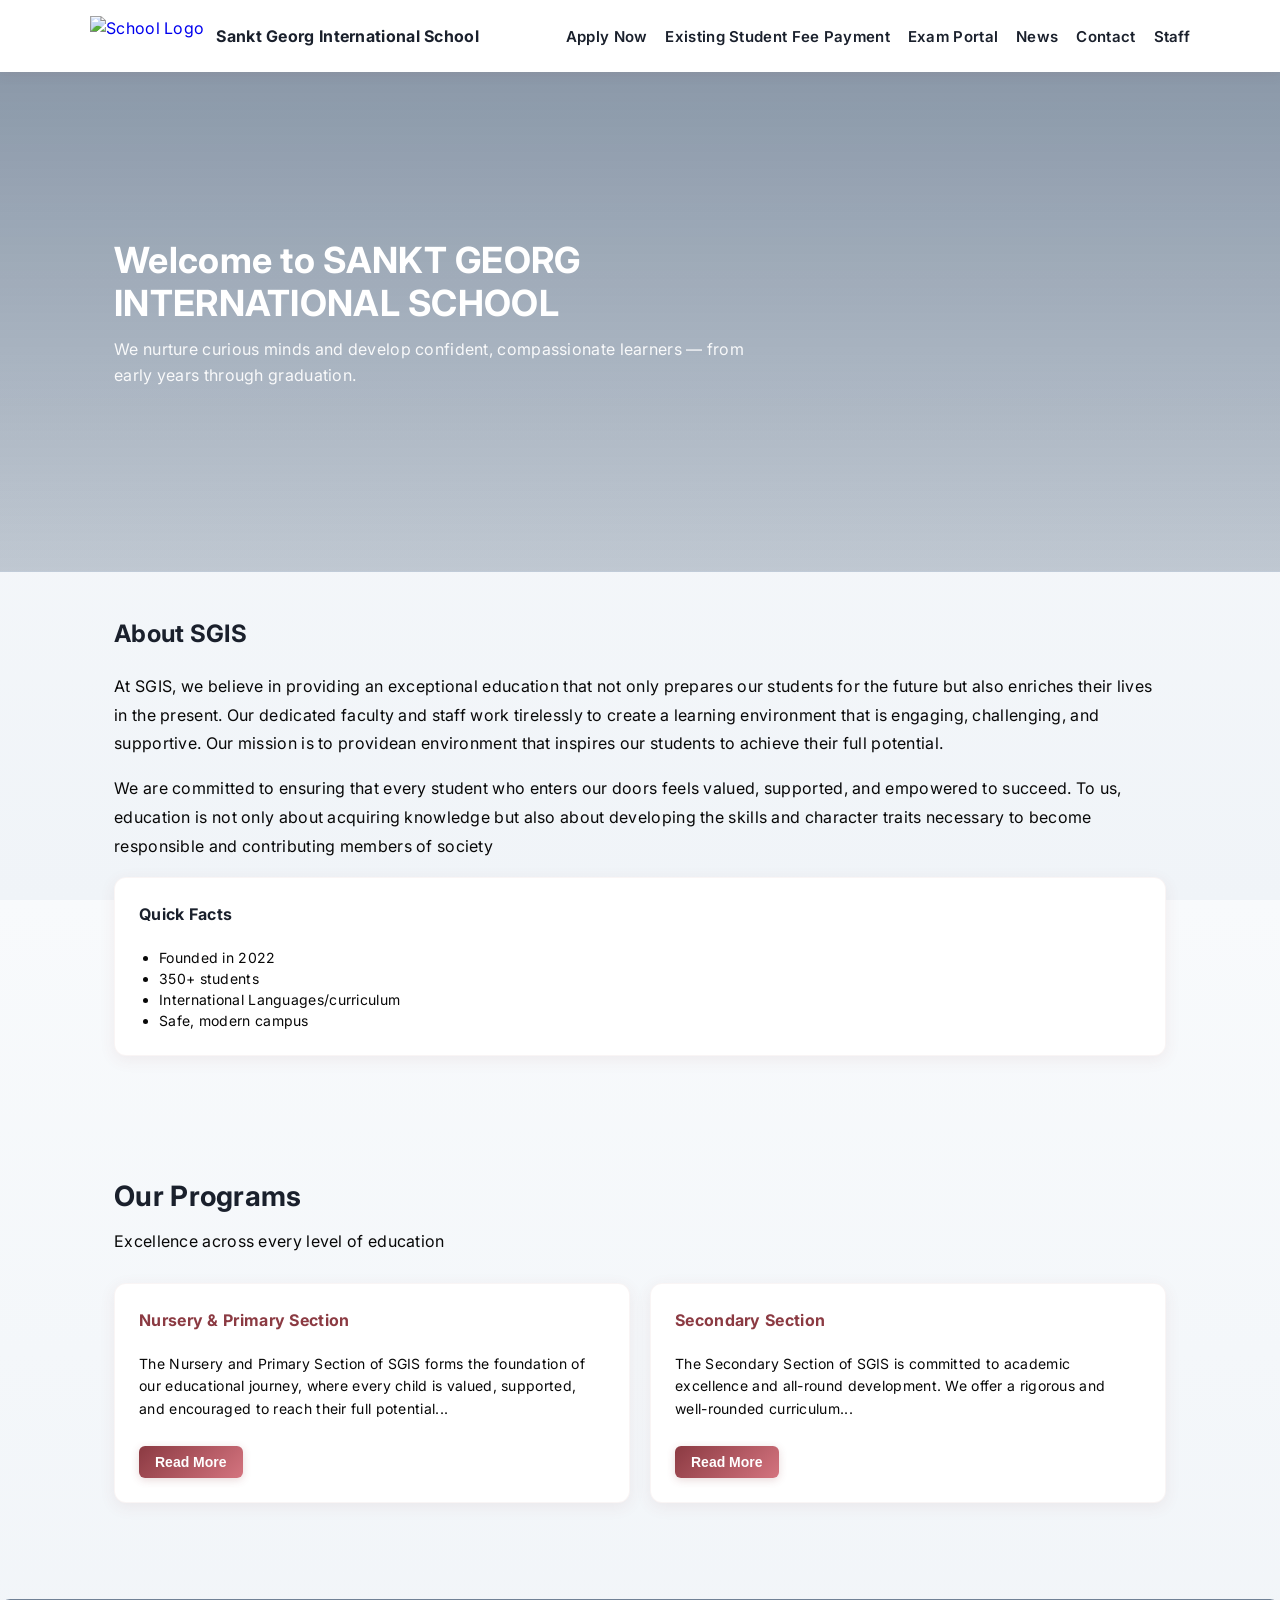
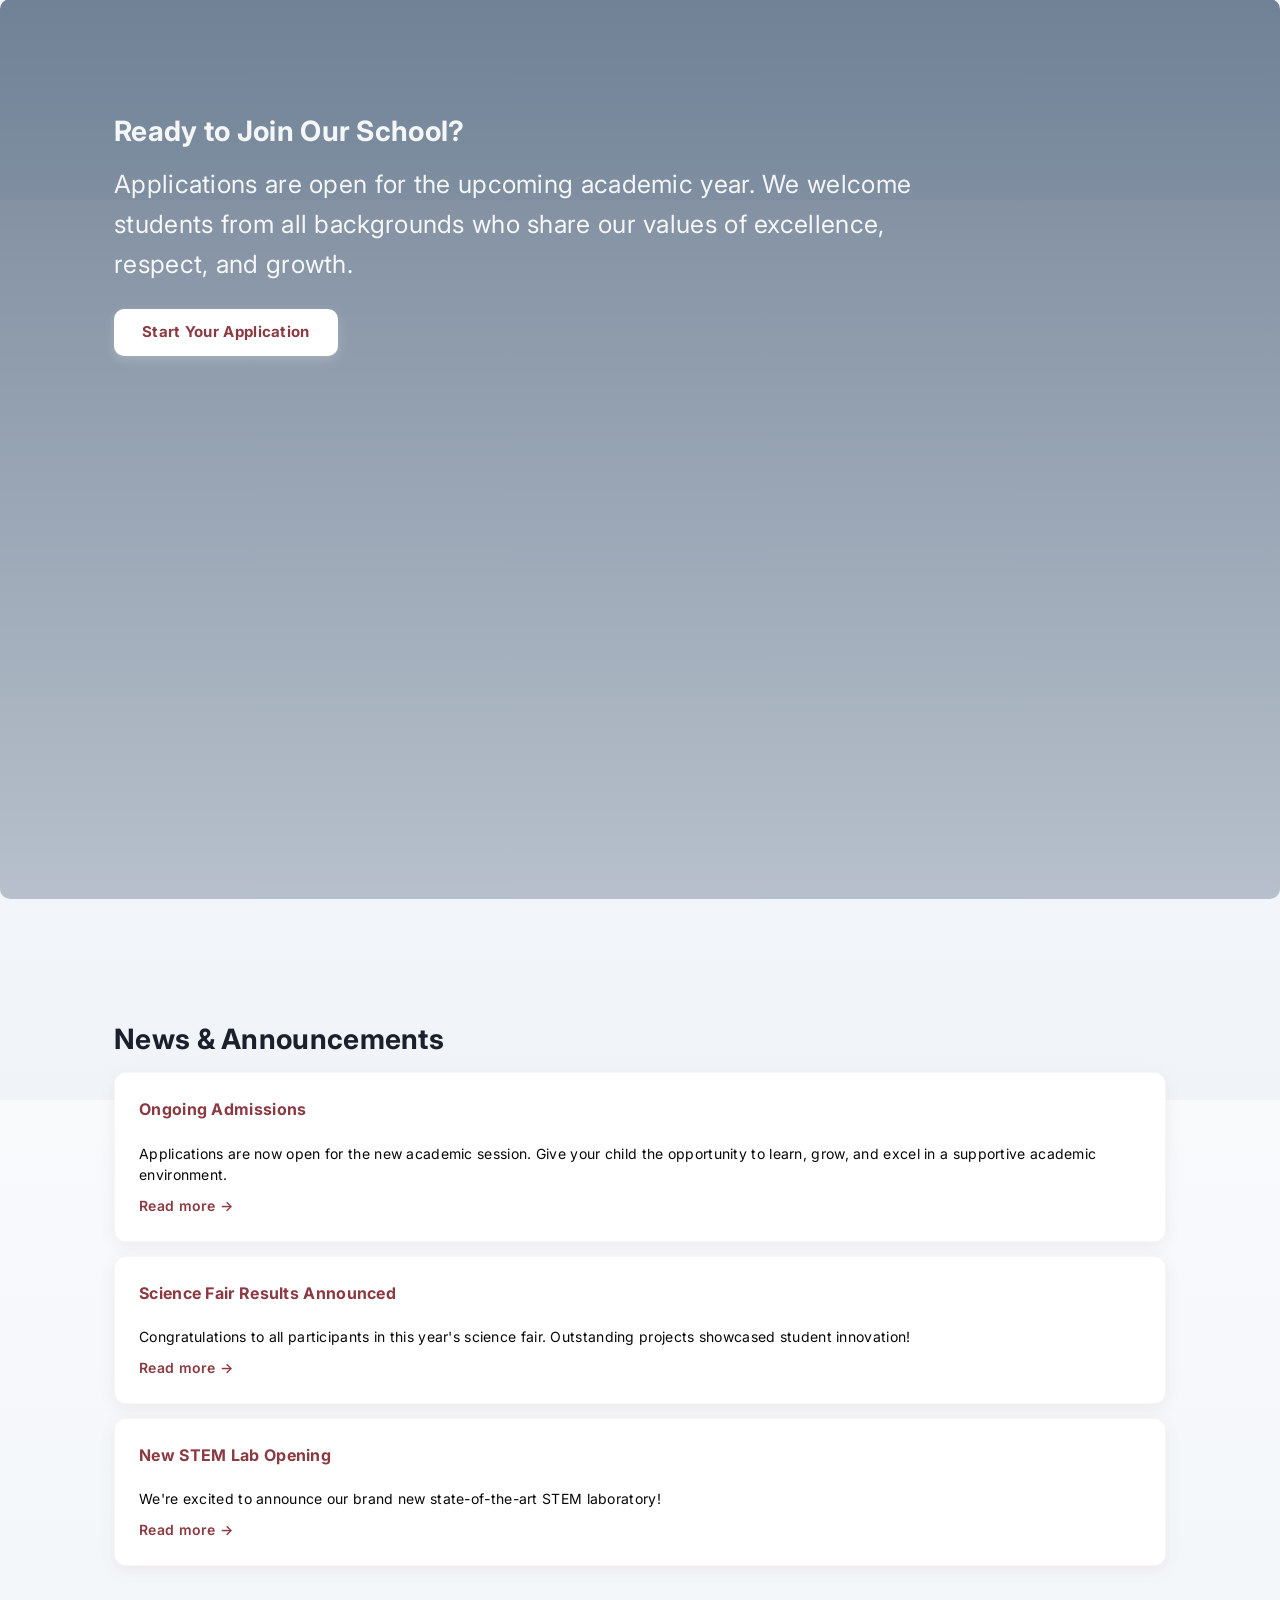
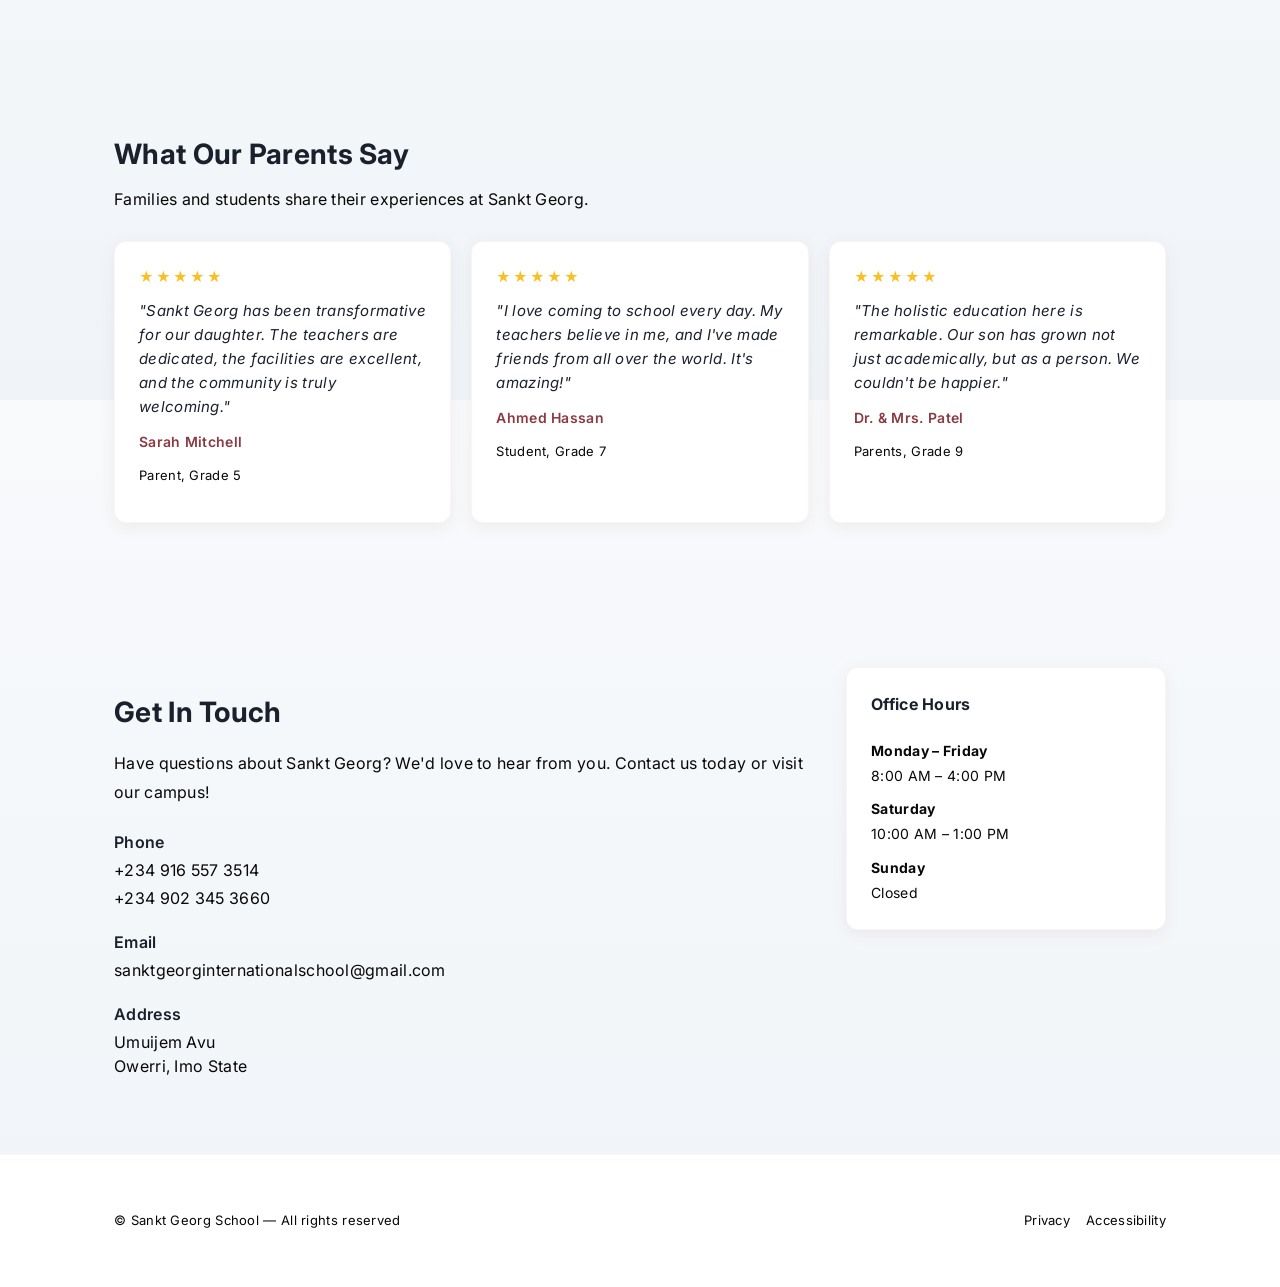
==== index.html @ e5537d3d "Add files via upload" ====
<!doctype html>
<html lang="en">
<head>
    <meta charset="utf-8">
    <meta name="viewport" content="width=device-width,initial-scale=1">
    <title>Sankt Georg School — Home</title>
    <meta name="description" content="Sankt Georg School — Excellence in education, community, and growth.">
    <link href="https://fonts.googleapis.com/css2?family=Inter:wght@300;400;600;700&display=swap" rel="stylesheet">
    <link rel="stylesheet" href="/styles.css">
</head>
<body>
    <header>
        <div class="container topbar">
            <div class="brand">
                <a href="index.html" style="display:flex;gap:12px;align-items:center;text-decoration:none">
                    <img class="logo" src="img/school-logo.jpeg" alt="School Logo">
                    <div>
                        <div style="font-weight:700;color:#1a202c">Sankt Georg International School</div>
                        <div style="font-size:12px;color:var(--muted)"></div>
                    </div>
                </a>
            </div>
            <button class="menu-toggle" id="menuToggle" aria-label="Toggle menu">
                <span></span>
                <span></span>
                <span></span>
            </button>
            <nav aria-label="Main">
                <ul id="navMenu">                    
                    <li><a href="admission.html">Apply Now</a></li>
                    <li><a href="payment.html?mode=student_fee">Existing Student Fee Payment</a></li>
                    <li><a href="login.html">Exam Portal</a></li>
                    <li><a href="#news">News</a></li>
                    <li><a href="#contact">Contact</a></li>
                    <li><a href="staff.html">Staff</a></li>
                </ul>
            </nav>
        </div>
    </header>

    <main>
        <section class="hero">
            <div class="container hero-grid">
                <div>
                    <h1>Welcome to SANKT GEORG INTERNATIONAL SCHOOL</h1>
                    <p class="lead">We nurture curious minds and develop confident, compassionate learners — from early years through graduation.</p>
                </div>
                <!--
                <aside class="card">
                </aside>
            -->
            </div>
        </section>

        <section id="about" class="section__about">
            <div class="container">
                <div style="display:grid;grid-template-columns:1fr;gap:28px;align-items:start">
                    <div>
                        <h2>About SGIS</h2>
                        <p style="color:var(--muted);line-height:1.8">At SGIS, we believe in providing an exceptional education that not only prepares our students 
                            for the future but also enriches their lives in the present. Our dedicated faculty and staff work tirelessly to create a learning environment 
                            that is engaging, challenging, and supportive. Our mission is to providean environment that inspires our students to achieve their full potential. 
                        </p>
                        <p style="color:var(--muted);line-height:1.8">We are committed to ensuring that every student who enters our doors feels valued, supported, 
                            and empowered to succeed. To us, education is not only about acquiring knowledge but also about developing the skills and character traits 
                            necessary to become responsible and contributing members of society
                        </P>
                    <div class="card">
                        <h4 style="margin-top:0">Quick Facts</h4>
                        <ul style="margin:0;padding-left:20px;color:var(--muted);font-size:14px">
                            <li>Founded in 2022</li>
                            <li>350+ students</li>
                            <li>International Languages/curriculum</li>
                            <li>Safe, modern campus</li>
                        </ul>
                    </div>
                </div>
            </div>
        </section>

        <section id="forms" class="section">
            <div class="container">
                <h2>Our Programs</h2>
                <p class="lead" style="margin-bottom:28px;color:var(--muted)">Excellence across every level of education</p>
                <div class="grid-3">
                    <div class="card">
                        <h4>Nursery & Primary Section</h4>
                        <p class="truncated-text" style="color:var(--muted);font-size:14px;line-height:1.6">The Nursery and Primary Section of SGIS forms the foundation of our educational journey, where every child is valued, supported, and encouraged to reach their full potential...</p>
                        <button class="read-more-btn" onclick="openModal('modal-1')">Read More</button>
                    </div>
                    <div class="card">
                        <h4>Secondary Section</h4>
                        <p class="truncated-text" style="color:var(--muted);font-size:14px;line-height:1.6">The Secondary Section of SGIS is committed to academic excellence and all-round development. We offer a rigorous and well-rounded curriculum...</p>
                        <button class="read-more-btn" onclick="openModal('modal-2')">Read More</button>
                    </div>
                </div>
            </div>
        </section>

        <!-- Modal for Nursery & Primary Section -->
        <div id="modal-1" class="modal">
            <div class="modal-content">
                <span class="close" onclick="closeModal('modal-1')">&times;</span>
                <h3>Nursery & Primary Section</h3>
                <p style="color:var(--muted);font-size:14px;line-height:1.6">The Nursery and Primary Section of SGIS forms the foundation of our educational journey, where every child is valued, supported, 
                    and encouraged to reach their full potential. We focus on personalized learning, helping pupils build confidence, discover their strengths, and grow academically, socially, and creatively.
                    Our classrooms are spacious, child-friendly, and equipped to provide a safe and engaging learning environment. Pupils also benefit from access to the library, computer rooms, and a variety 
                    of extracurricular activities such as sports, music, drama, art, and educational trips.
                    Learning at this level is hands-on and well-rounded, covering practical life skills, language development, mathematics, science, social studies, and creative activities. Through this balanced 
                    approach, we nurture curiosity, concentration, independence, and a strong sense of community among pupils, parents, and staff</p>
            </div>
        </div>

        <!-- Modal for Secondary Section -->
        <div id="modal-2" class="modal">
            <div class="modal-content">
                <span class="close" onclick="closeModal('modal-2')">&times;</span>
                <h3>Secondary Section</h3>
                <p style="color:var(--muted);font-size:14px;line-height:1.6">The Secondary Section of SGIS is committed to academic excellence and all-round development. We offer a rigorous and well-rounded 
                    curriculum that challenges students to achieve their full potential while equipping them with the knowledge, discipline, and skills needed for future success.
                    Our highly qualified teachers provide personalized guidance and support, helping students excel academically and grow in confidence. Beyond the classroom, students benefit from a variety 
                    of extracurricular activities, including sports, clubs, and community service, which help to build leadership, teamwork, and social responsibility.
                    SGIS provides a modern and stimulating learning environment with well-equipped classrooms, science laboratories, computer rooms, a library, and sports facilities. We also promote a strong 
                    culture of respect, inclusivity, and kindness, creating a safe and supportive community where every student can thrive.
                    Our curriculum is broad-based and balanced, covering the CORE academic curriculum, CO-CURRICULAR activities, and the HIDDEN curriculum that shapes attitudes, values, and character. This 
                    approach ensures that students receive not only quality education but also the personal development needed to become responsible and successful individuals.</p>
            </div>
        </div>

        <section id="admissions" class="section admissions">
            <div class="container">
                <div style="max-width:820px">
                    <h2 style="color:rgba(255,255,255,0.92);">Ready to Join Our School?</h2>
                    <p class="lead" style="color:rgba(255,255,255,0.92);font-size: 25px">Applications are open for the upcoming academic year. We welcome students from all backgrounds who share our values of excellence, respect, and growth.</p>
                    <div class="cta" style="margin-top:24px;display:flex;gap:12px;flex-wrap:wrap">
                        <a href="admission.html" class="btn">Start Your Application</a>
                    </div>
                </div>
            </div>
        </section>

        <section id="news" class="section" style="background:transparent">
            <div class="container">
                <h2>News & Announcements</h2>
                <div class="news-list" style="margin-top:12px">
                    <div class="card">
                        <h4 style="margin-top:0;color:var(--brand)">Ongoing Admissions</h4>
                        <p style="color:var(--muted);font-size:14px;margin:8px 0">Applications are now open for the new academic session. Give your child the opportunity to learn, grow, and excel in a supportive academic environment.</p>
                        <a href="#" style="color:var(--brand);font-weight:600;text-decoration:none;font-size:14px">Read more →</a>
                    </div>
                    <div class="card">
                        <h4 style="margin-top:0;color:var(--brand)">Science Fair Results Announced</h4>
                        <p style="color:var(--muted);font-size:14px;margin:8px 0">Congratulations to all participants in this year's science fair. Outstanding projects showcased student innovation!</p>
                        <a href="#" style="color:var(--brand);font-weight:600;text-decoration:none;font-size:14px">Read more →</a>
                    </div>
                    <div class="card">
                        <h4 style="margin-top:0;color:var(--brand)">New STEM Lab Opening</h4>
                        <p style="color:var(--muted);font-size:14px;margin:8px 0">We're excited to announce our brand new state-of-the-art STEM laboratory!</p>
                        <a href="#" style="color:var(--brand);font-weight:600;text-decoration:none;font-size:14px">Read more →</a>
                    </div>
                </div>
            </div>
        </section>

        <section id="testimonials" class="section">
            <div class="container">
                <h2>What Our Parents Say</h2>
                <p class="lead" style="margin-bottom:28px;color:var(--muted)">Families and students share their experiences at Sankt Georg.</p>
                <div class="testimonials-grid">
                    <div class="testimonial-card">
                        <div class="stars">★★★★★</div>
                        <p class="testimonial-text">"Sankt Georg has been transformative for our daughter. The teachers are dedicated, the facilities are excellent, and the community is truly welcoming."</p>
                        <p class="testimonial-author">Sarah Mitchell</p>
                        <p class="testimonial-role">Parent, Grade 5</p>
                    </div>
                    <div class="testimonial-card">
                        <div class="stars">★★★★★</div>
                        <p class="testimonial-text">"I love coming to school every day. My teachers believe in me, and I've made friends from all over the world. It's amazing!"</p>
                        <p class="testimonial-author">Ahmed Hassan</p>
                        <p class="testimonial-role">Student, Grade 7</p>
                    </div>
                    <div class="testimonial-card">
                        <div class="stars">★★★★★</div>
                        <p class="testimonial-text">"The holistic education here is remarkable. Our son has grown not just academically, but as a person. We couldn't be happier."</p>
                        <p class="testimonial-author">Dr. & Mrs. Patel</p>
                        <p class="testimonial-role">Parents, Grade 9</p>
                    </div>
                </div>
            </div>
        </section>

        <section id="contact" class="section">
            <div class="container">
                <div style="display:grid;grid-template-columns:1fr 320px;gap:28px;align-items:start">
                    <div>
                        <h2>Get In Touch</h2>
                        <p style="color:var(--muted);line-height:1.8">Have questions about Sankt Georg? We'd love to hear from you. Contact us today or visit our campus!</p>
                        <div style="margin-top:24px;display:flex;flex-direction:column;gap:16px">
                            <div>
                                <p style="margin:0;font-weight:600;color:#1a202c">Phone</p>
                                <p style="margin:4px 0;color:var(--muted)">+234 916 557 3514</p>
                                <p style="margin:4px 0;color:var(--muted)">+234 902 345 3660</p>
                            </div>
                            <div>
                                <p style="margin:0;font-weight:600;color:#1a202c">Email</p>
                                <p style="margin:4px 0;color:var(--muted)">sanktgeorginternationalschool@gmail.com</p>
                            </div>
                            <div>
                                <p style="margin:0;font-weight:600;color:#1a202c">Address</p>
                                <p style="margin:4px 0;color:var(--muted)">Umuijem Avu<br>Owerri, Imo State</p>
                            </div>
                        </div>
                    </div>
                    <div class="card">
                        <h4 style="margin-top:0">Office Hours</h4>
                        <div style="color:var(--muted);font-size:14px;line-height:1.8">
                            <p style="margin:0"><strong>Monday – Friday</strong><br>8:00 AM – 4:00 PM</p>
                            <p style="margin:8px 0 0"><strong>Saturday</strong><br>10:00 AM – 1:00 PM</p>
                            <p style="margin:8px 0 0"><strong>Sunday</strong><br>Closed</p>
                        </div>
                    </div>
                </div>
            </div>
        </section>
    </main>

    <footer>
        <div class="container" style="display:flex;justify-content:space-between;align-items:center;gap:12px;flex-wrap:wrap">
            <div style="color:var(--muted)">© Sankt Georg School — All rights reserved</div>
            <div class="meta">
                <a href="#" style="color:var(--muted);text-decoration:none">Privacy</a>
                <a href="#" style="color:var(--muted);text-decoration:none">Accessibility</a>
            </div>
        </div>
    </footer>

    <script>
        const menuToggle = document.getElementById('menuToggle');
        const navMenu = document.getElementById('navMenu');

        menuToggle.addEventListener('click', () => {
            menuToggle.classList.toggle('active');
            navMenu.classList.toggle('active');
        });

        // Close menu when a link is clicked
        const navLinks = navMenu.querySelectorAll('a');
        navLinks.forEach(link => {
            link.addEventListener('click', () => {
                menuToggle.classList.remove('active');
                navMenu.classList.remove('active');
            });
        });

        // Close menu when clicking outside
        document.addEventListener('click', (e) => {
            if (!e.target.closest('header')) {
                menuToggle.classList.remove('active');
                navMenu.classList.remove('active');
            }
        });

        // Modal Functions for Read More
        function openModal(modalId) {
            const modal = document.getElementById(modalId);
            modal.style.display = 'block';
            document.body.style.overflow = 'hidden';
        }

        function closeModal(modalId) {
            const modal = document.getElementById(modalId);
            modal.style.display = 'none';
            document.body.style.overflow = 'auto';
        }

        // Close modal when clicking outside of modal-content
        window.addEventListener('click', function(event) {
            if (event.target.classList.contains('modal')) {
                event.target.style.display = 'none';
                document.body.style.overflow = 'auto';
            }
        });
    </script>

</body>
</html>
---- styles.css ----
:root{
            --brand:#8b3a42;
            --brand-light:#d4747f;
            --brand-dark:#5a1e28;
            --muted:#080808;
            --bg:#f8fafc
        }

        *{
            box-sizing:border-box
        } 
        html,body{
            height:100%
        }
        body{
            margin:0;
            font-family:Inter,system-ui,Segoe UI,Roboto,"Helvetica Neue",Arial;
            line-height:1.5;color:#1a202c;
            background:linear-gradient(180deg,var(--bg),#f0f4f8);
            letter-spacing:0.3px
        }
        .container{
            max-width:1100px;
            margin:0 auto;
            padding:24px;
            width:100%
        }
        header{
            background:#fff;
            border-bottom:none;
            box-shadow:0 2px 12px rgba(139,58,66,0.08);
            position:sticky;
            top:0;
            z-index:999
        }
        .topbar{
            display:flex;
            align-items:center;
            justify-content:space-between;
            padding:16px 0;
            flex-wrap:wrap
        }
        .brand{
            display:flex;
            gap:12px;
            align-items:center;
            flex-wrap:wrap
        }
        .logo{
            height:40px;
            width:auto;
            object-fit:contain;
            flex-shrink:0
        }
        nav ul{display:flex;
            gap:18px;
            list-style:none;
            padding:0;
            margin:0;
            flex-wrap:wrap
        }
        nav a{
            color:#1a202c;
            text-decoration:none;
            font-weight:600;transition:color 0.3s ease;
            position:relative;
            font-size:15px
        }
        nav a:hover{color:var(--brand)}
        nav a:after{
            content:'';
            position:absolute;
            bottom:-6px;
            left:0;
            width:0;
            height:2px;
            background:var(--brand);transition:width 0.3s ease
        }
        nav a:hover:after{width:100%}
        .menu-toggle{display:none;
            background:none;
            border:none;
            font-size:24px;
            cursor:pointer;
            color:var(--brand);
            flex-direction:column;
            gap:5px;
            padding:8px
        }
        .menu-toggle span{
            display:block;
            width:24px;
            height:3px;
            background:var(--brand);
            border-radius:2px;
            transition:all 0.3s ease
        }
        .menu-toggle.active span:nth-child(1){
            transform:rotate(45deg) translate(8px,8px);
            background:var(--brand)
        }
        .menu-toggle.active span:nth-child(2){
            opacity:0;
            background:var(--brand);
        }
        .menu-toggle.active span:nth-child(3){
            transform:rotate(-45deg) translate(7px,-7px);
            background:var(--brand);
        }
        .hero{background:
            linear-gradient(rgba(6,34,68,0.45), rgba(6,34,68,0.22)),
            url("img/air-view.jpeg") center/cover no-repeat;
            padding:64px 0;
            border-bottom:1px solid rgba(230,238,248,0.6);
            color:#fff;
            min-height:500px;
            display:flex;
            align-items:center;
        }
        .hero-grid{
            display:grid;
            grid-template-columns:1fr 360px;
            gap:28px;align-items:center;
        }
        .hero h1{
            margin:0;
            font-size:clamp(24px, 5vw, 36px);
            color:#fff;
            font-weight:700;
            line-height:1.2;
        }
        .lead{
            color:rgba(255,255,255,0.92);
            margin-top:12px;
            font-size:clamp(14px, 3vw, 16px);
            line-height:1.6;
        }
        .cta{
            margin-top:20px
        }
        .btn{display:inline-block;
            padding:clamp(10px, 2vw, 12px) clamp(20px, 4vw, 28px);
            border-radius:10px;
            background:linear-gradient(135deg,var(--brand),var(--brand-light));
            color:#fff;text-decoration:none;
            font-weight:600;
            transition:all 0.3s ease;
            box-shadow:0 4px 12px rgba(139,58,66,0.3);
            cursor:pointer;
            border:none;
            font-size:clamp(13px, 2.5vw, 15px);
        }
        .btn:hover{
            transform:translateY(-2px);
            box-shadow:0 6px 18px rgba(139,58,66,0.4);
        }
        .btn:active{
            transform:translateY(0);
        }
        .card{
            background:#fff;
            border-radius:12px;
            padding:clamp(18px, 4vw, 24px);
            box-shadow:0 4px 16px rgba(139,58,66,0.08);
            transition:all 0.3s ease;
            border:1px solid rgba(139,58,66,0.05);
        }
        .card:hover{
            box-shadow:0 8px 24px rgba(139,58,66,0.12);
            transform:translateY(-2px);
        }
        .section{
            padding:clamp(32px, 6vw, 48px) 0;
        }
        
        /* Make the about section use a single-column grid when the class is present */
        .section__about .container > div{
            display:grid;
            grid-template-columns:1fr;
            gap:28px;
            align-items:start;
        }
        .section h2{
            font-size:clamp(22px, 5vw, 28px);
            font-weight:700;
            color:#1a202c;
            margin-bottom:12px;
        }
        .grid-3{
            display:grid;
            grid-template-columns:repeat(auto-fit, minmax(280px, 1fr));
            gap:clamp(16px, 3vw, 20px);
        }
        .grid-3 .card h4{margin-top:0;
            color:var(--brand);
            font-size:clamp(14px, 2.5vw, 16px);
        }
        .news-list{display:flex;
            flex-direction:column;
            gap:clamp(12px, 2vw, 14px);
        }

        /* Admissions section with background image and gradient overlay */
        .admissions{
            background:
                linear-gradient(rgba(6,34,68,0.55), rgba(6,34,68,0.25)),
                url('img/1001652768copy.jpg.jpeg') center/cover no-repeat;
            color:#fff;
            padding:clamp(48px, 8vw, 64px) 0;
            border-radius:10px;
            margin:clamp(16px, 3vw, 24px) 0;
            min-height: 100vh;
        }
        .admissions .card{background:transparent;box-shadow:none}
        .admissions .btn{background:#fff;color:var(--brand);font-weight:700;box-shadow:0 4px 12px rgba(255,255,255,0.2)}
        .admissions .btn:hover{background:rgba(255,255,255,0.95)}
        footer{padding:32px 0;color:var(--muted);font-size:13px;background:#fff;border-top:1px solid rgba(139,58,66,0.05)}
        .meta{display:flex;gap:16px;align-items:center}
        footer a{color:var(--muted);text-decoration:none;transition:color 0.3s ease}
        footer a:hover{color:var(--brand)}
        .testimonials{background:linear-gradient(135deg,rgba(139,58,66,0.05),rgba(212,116,127,0.05));padding:48px 0;border-radius:16px}
        .testimonials-grid{display:grid;grid-template-columns:repeat(3,1fr);gap:20px}
        .testimonial-card{background:#fff;border-radius:12px;padding:24px;box-shadow:0 4px 16px rgba(139,58,66,0.08);border:1px solid rgba(139,58,66,0.05);transition:all 0.3s ease}
        .testimonial-card:hover{transform:translateY(-4px);box-shadow:0 8px 24px rgba(139,58,66,0.12)}
        .stars{color:#fbbf24;font-size:14px;margin-bottom:12px;letter-spacing:2px}
        .testimonial-text{color:#1a202c;font-size:15px;line-height:1.6;margin:12px 0;font-style:italic}
        .testimonial-author{font-weight:600;color:var(--brand);font-size:14px;margin-top:12px}
        .testimonial-role{color:var(--muted);font-size:13px;margin-top:2px}
        
        /* Read More Button Styling */
        .read-more-btn {
            display: inline-block;
            margin-top: 12px;
            padding: 8px 16px;
            background: linear-gradient(135deg, var(--brand), var(--brand-light));
            color: #fff;
            border: none;
            border-radius: 6px;
            cursor: pointer;
            font-weight: 600;
            font-size: 14px;
            transition: all 0.3s ease;
            box-shadow: 0 2px 8px rgba(139, 58, 66, 0.2);
        }
        
        .read-more-btn:hover {
            transform: translateY(-2px);
            box-shadow: 0 4px 12px rgba(139, 58, 66, 0.3);
        }
        
        .read-more-btn:active {
            transform: translateY(0);
        }
        
        /* Modal Styling */
        .modal {
            display: none;
            position: fixed;
            z-index: 1000;
            left: 0;
            top: 0;
            width: 100%;
            height: 100%;
            background-color: rgba(0, 0, 0, 0.5);
            animation: fadeIn 0.3s ease;
        }
        
        @keyframes fadeIn {
            from {
                opacity: 0;
            }
            to {
                opacity: 1;
            }
        }
        
        .modal-content {
            background-color: #fefefe;
            margin: auto;
            padding: 32px;
            border-radius: 12px;
            width: 90%;
            max-width: 700px;
            max-height: 80vh;
            overflow-y: auto;
            position: absolute;
            top: 50%;
            left: 50%;
            transform: translate(-50%, -50%);
            box-shadow: 0 8px 32px rgba(139, 58, 66, 0.2);
            animation: slideUp 0.3s ease;
        }
        
        @keyframes slideUp {
            from {
                transform: translate(-50%, -45%);
                opacity: 0;
            }
            to {
                transform: translate(-50%, -50%);
                opacity: 1;
            }
        }
        
        .modal-content h3 {
            margin-top: 0;
            color: var(--brand);
            font-size: 24px;
        }
        
        .close {
            color: var(--muted);
            float: right;
            font-size: 28px;
            font-weight: bold;
            cursor: pointer;
            transition: color 0.3s ease;
        }
        
        .close:hover {
            color: var(--brand);
        }

        @media (max-width:900px){
            .menu-toggle{display:flex}
            nav ul{display:none;position:absolute;top:70px;left:0;right:0;flex-direction:column;background:#fff;padding:16px 24px;margin:0;box-shadow:0 4px 12px rgba(139,58,66,0.1);gap:0;width:100%}
            nav ul.active{display:flex}
            nav li{padding:12px 0;border-bottom:1px solid rgba(139,58,66,0.05)}
            nav li:last-child{border-bottom:none}
            nav a{padding:8px 0;display:block;color:var(--brand);font-weight:600}
            nav a:after{display:none}
            .hero-grid{grid-template-columns:1fr;}
            .grid-3{grid-template-columns:1fr}
            .testimonials-grid{grid-template-columns:1fr}
            #about .container > div{margin-left:auto;margin-right:auto;display:block}

             .admissions {
                min-height: clamp(400px, 70vh, 600px);
                background-size: cover; /* keep it clean */
                background-position: center top;
                padding: 40px 0; /* slightly tighter spacing */
            }
        }
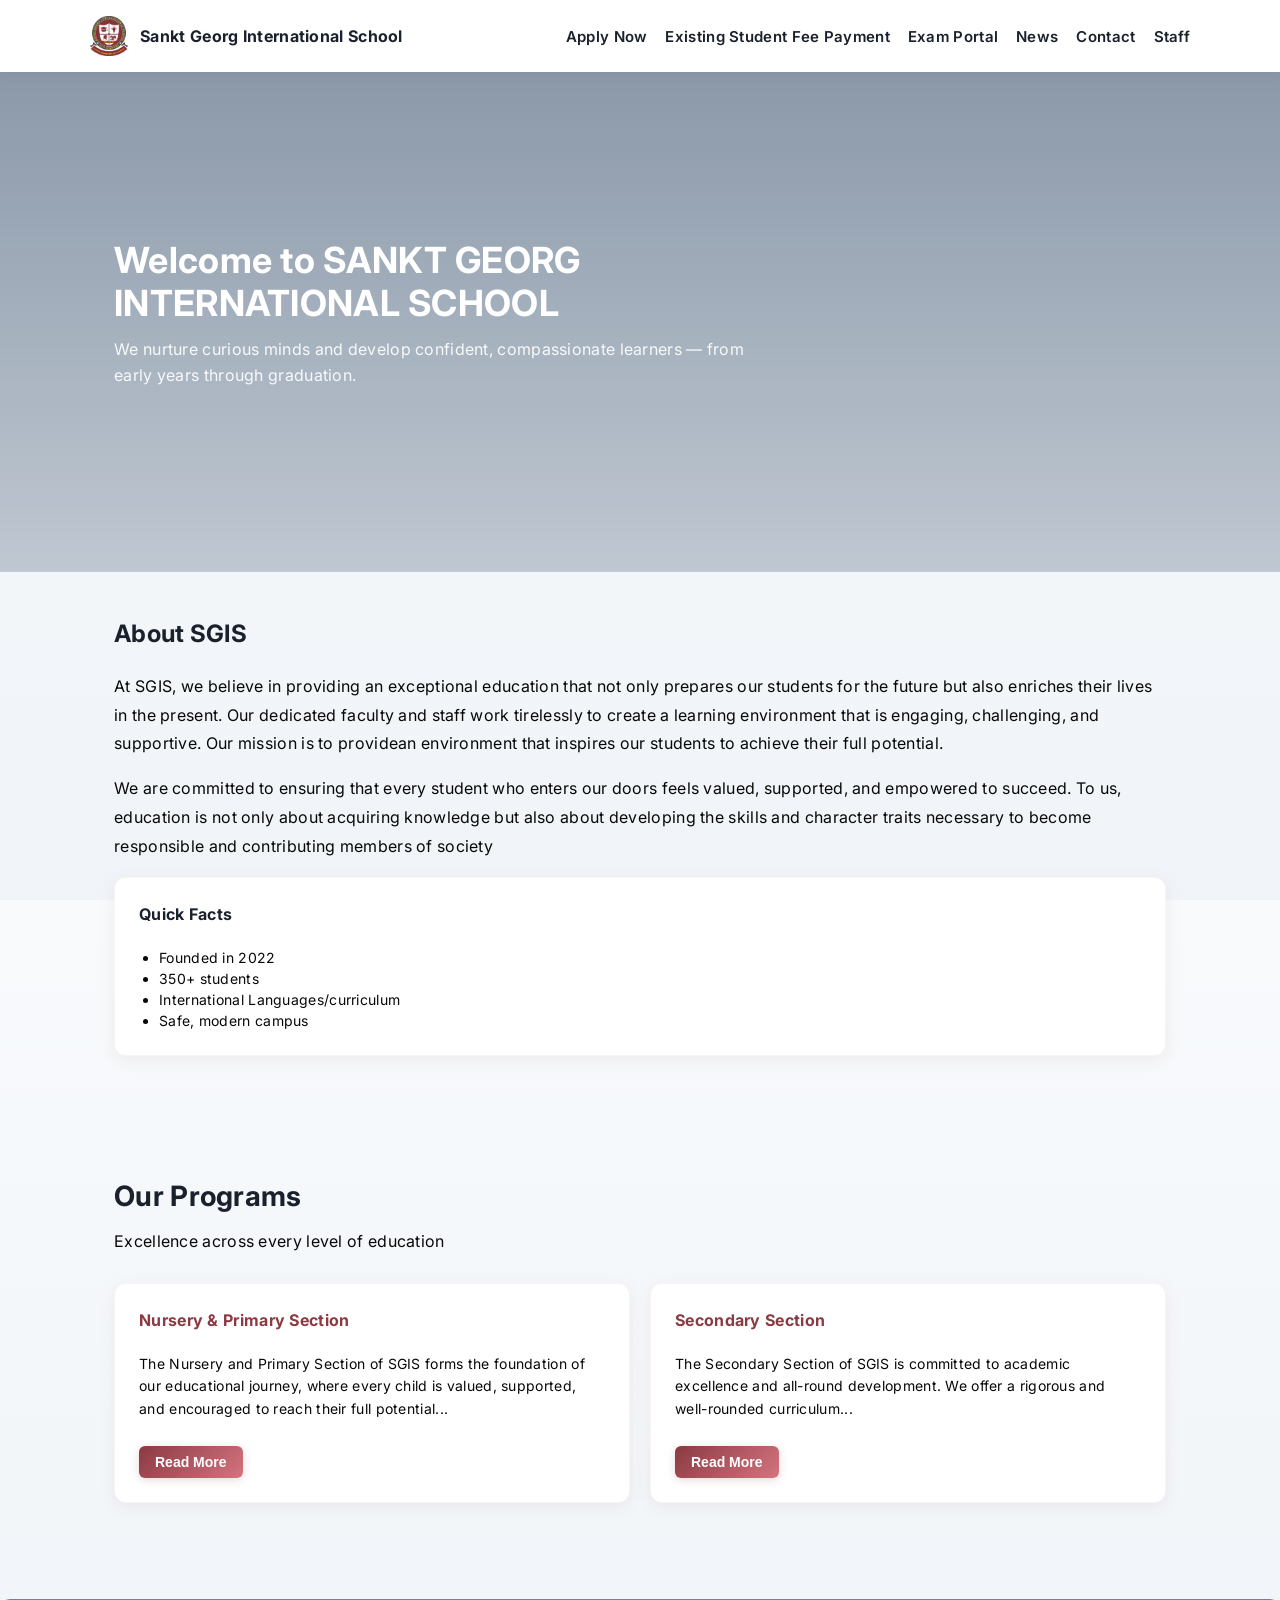
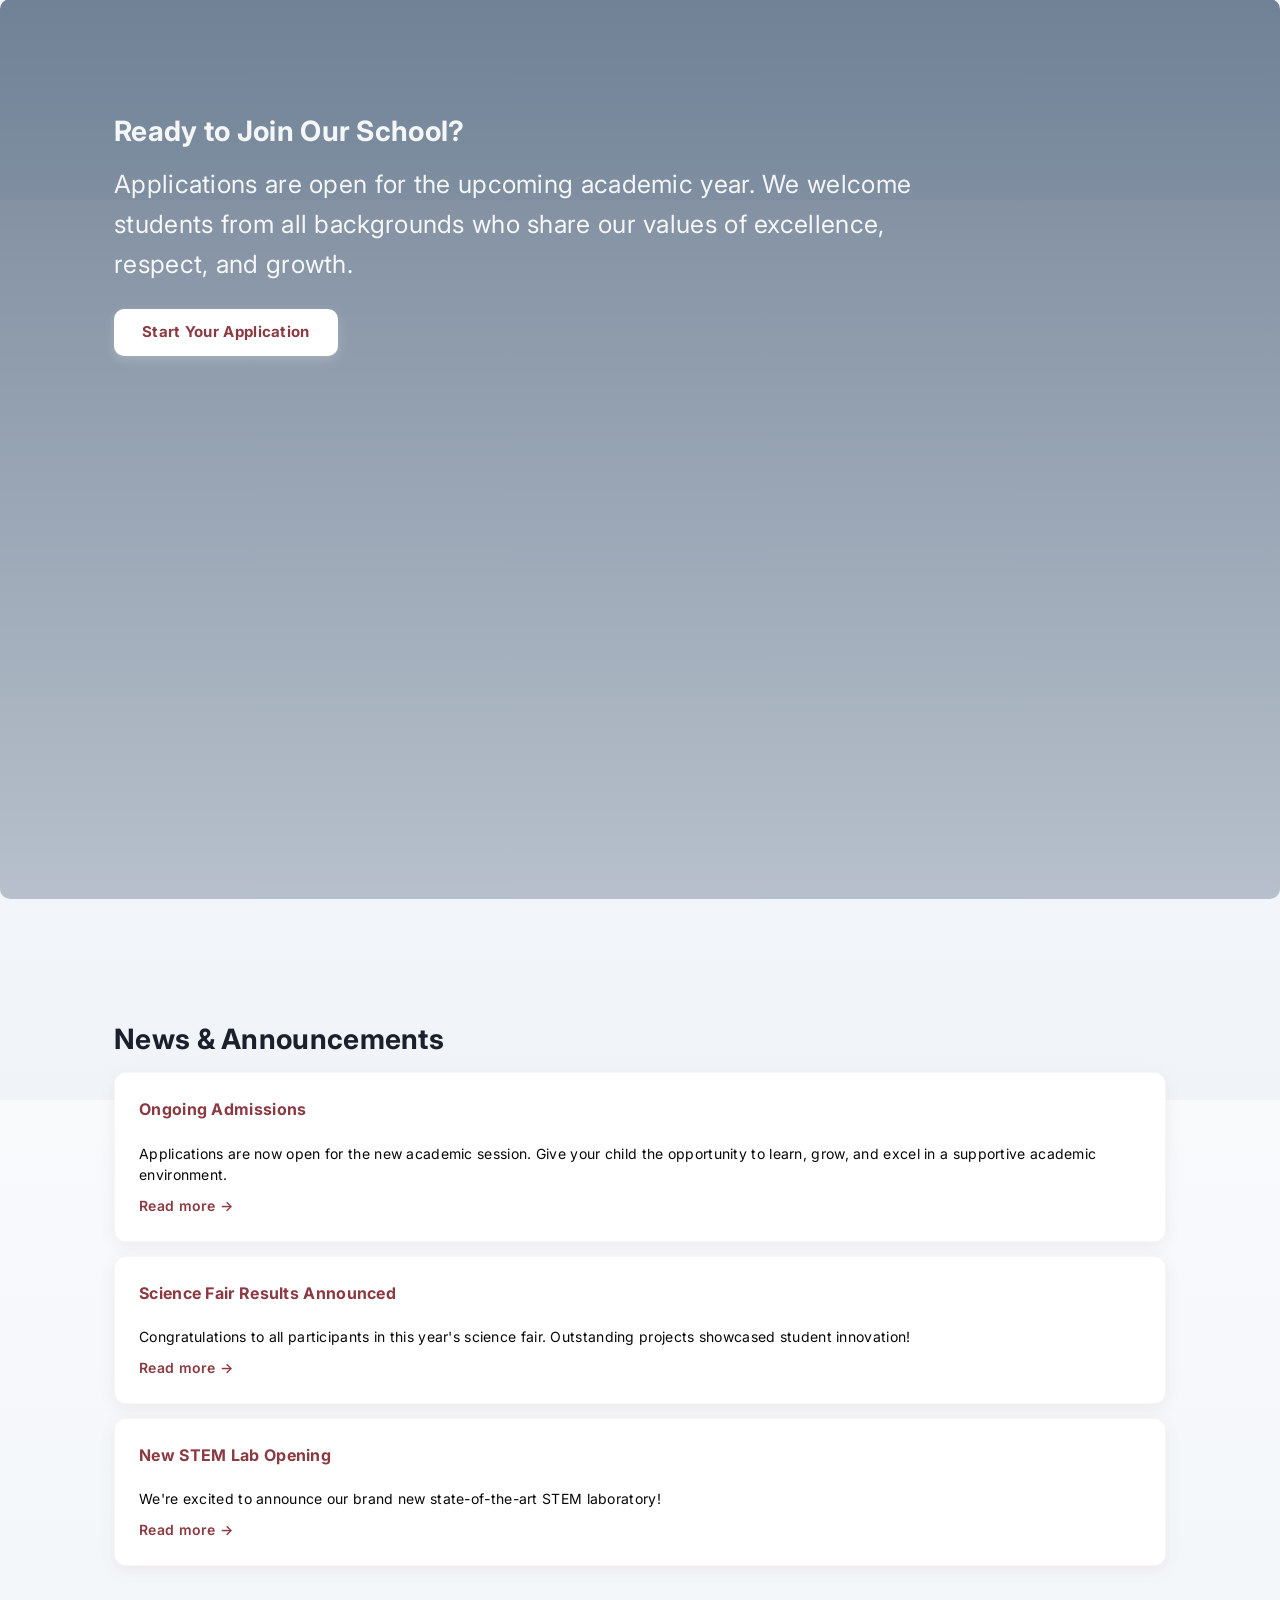
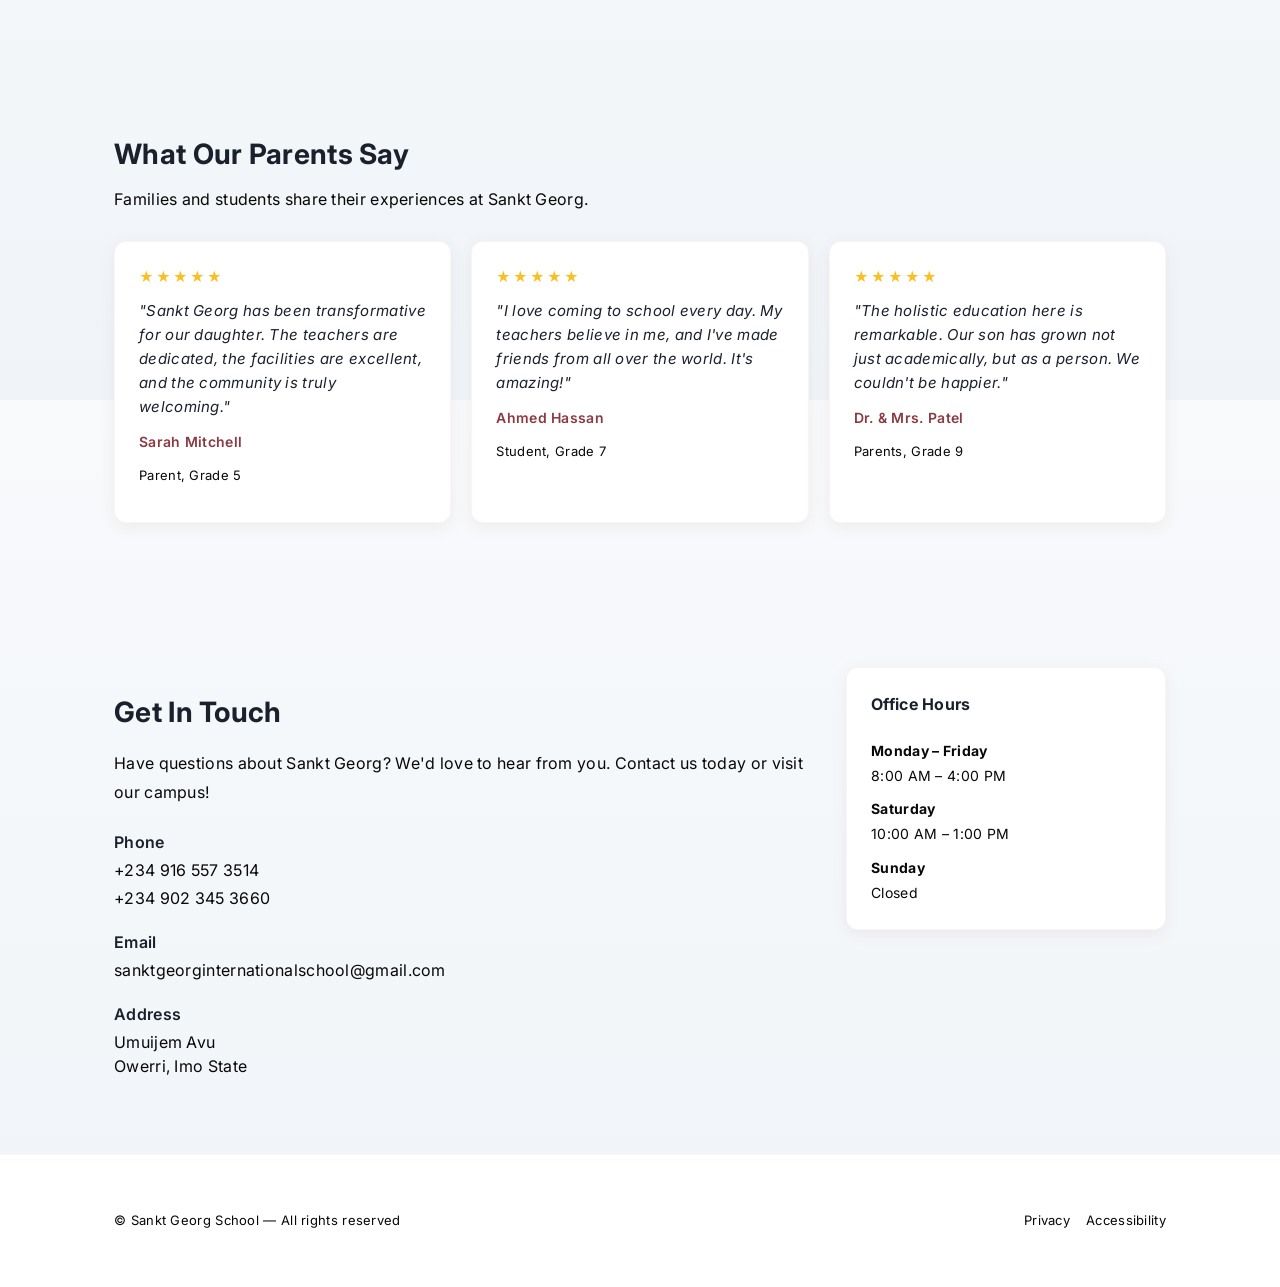
==== commit 97395983: "Update print statement from 'Hello' to 'Goodbye'" ====
--- a/index.html
+++ b/index.html
@@ -6,7 +6,352 @@
     <title>Sankt Georg School — Home</title>
     <meta name="description" content="Sankt Georg School — Excellence in education, community, and growth.">
     <link href="https://fonts.googleapis.com/css2?family=Inter:wght@300;400;600;700&display=swap" rel="stylesheet">
-    <link rel="stylesheet" href="/styles.css">
+    <!--<link rel="stylesheet" href="/styles.css">-->
+    <style>
+        :root{
+            --brand:#8b3a42;
+            --brand-light:#d4747f;
+            --brand-dark:#5a1e28;
+            --muted:#080808;
+            --bg:#f8fafc
+        }
+        *{
+            box-sizing:border-box
+        } 
+        html,body{
+            height:100%
+        }
+        body{
+            margin:0;
+            font-family:Inter,system-ui,Segoe UI,Roboto,"Helvetica Neue",Arial;
+            line-height:1.5;color:#1a202c;
+            background:linear-gradient(180deg,var(--bg),#f0f4f8);
+            letter-spacing:0.3px
+        }
+        .container{
+            max-width:1100px;
+            margin:0 auto;
+            padding:24px;
+            width:100%
+        }
+        header{
+            background:#fff;
+            border-bottom:none;
+            box-shadow:0 2px 12px rgba(139,58,66,0.08);
+            position:sticky;
+            top:0;
+            z-index:999
+        }
+        .topbar{
+            display:flex;
+            align-items:center;
+            justify-content:space-between;
+            padding:16px 0;
+            flex-wrap:wrap
+        }
+        .brand{
+            display:flex;
+            gap:12px;
+            align-items:center;
+            flex-wrap:wrap
+        }
+        .logo{
+            height:40px;
+            width:auto;
+            object-fit:contain;
+            flex-shrink:0
+        }
+        nav ul{display:flex;
+            gap:18px;
+            list-style:none;
+            padding:0;
+            margin:0;
+            flex-wrap:wrap
+        }
+        nav a{
+            color:#1a202c;
+            text-decoration:none;
+            font-weight:600;transition:color 0.3s ease;
+            position:relative;
+            font-size:15px
+        }
+        nav a:hover{color:var(--brand)}
+        nav a:after{
+            content:'';
+            position:absolute;
+            bottom:-6px;
+            left:0;
+            width:0;
+            height:2px;
+            background:var(--brand);transition:width 0.3s ease
+        }
+        nav a:hover:after{width:100%}
+        .menu-toggle{display:none;
+            background:none;
+            border:none;
+            font-size:24px;
+            cursor:pointer;
+            color:var(--brand);
+            flex-direction:column;
+            gap:5px;
+            padding:8px
+        }
+        .menu-toggle span{
+            display:block;
+            width:24px;
+            height:3px;
+            background:var(--brand);
+            border-radius:2px;
+            transition:all 0.3s ease
+        }
+        .menu-toggle.active span:nth-child(1){
+            transform:rotate(45deg) translate(8px,8px);
+            background:var(--brand)
+        }
+        .menu-toggle.active span:nth-child(2){
+            opacity:0;
+            background:var(--brand);
+        }
+        .menu-toggle.active span:nth-child(3){
+            transform:rotate(-45deg) translate(7px,-7px);
+            background:var(--brand);
+        }
+        .hero{background:
+            linear-gradient(rgba(6,34,68,0.45), rgba(6,34,68,0.22)),
+            url("img/air-view.jpeg") center/cover no-repeat;
+            padding:64px 0;
+            border-bottom:1px solid rgba(230,238,248,0.6);
+            color:#fff;
+            min-height:500px;
+            display:flex;
+            align-items:center;
+        }
+        .hero-grid{
+            display:grid;
+            grid-template-columns:1fr 360px;
+            gap:28px;align-items:center;
+        }
+        .hero h1{
+            margin:0;
+            font-size:clamp(24px, 5vw, 36px);
+            color:#fff;
+            font-weight:700;
+            line-height:1.2;
+        }
+        .lead{
+            color:rgba(255,255,255,0.92);
+            margin-top:12px;
+            font-size:clamp(14px, 3vw, 16px);
+            line-height:1.6;
+        }
+        .cta{
+            margin-top:20px
+        }
+        .btn{display:inline-block;
+            padding:clamp(10px, 2vw, 12px) clamp(20px, 4vw, 28px);
+            border-radius:10px;
+            background:linear-gradient(135deg,var(--brand),var(--brand-light));
+            color:#fff;text-decoration:none;
+            font-weight:600;
+            transition:all 0.3s ease;
+            box-shadow:0 4px 12px rgba(139,58,66,0.3);
+            cursor:pointer;
+            border:none;
+            font-size:clamp(13px, 2.5vw, 15px);
+        }
+        .btn:hover{
+            transform:translateY(-2px);
+            box-shadow:0 6px 18px rgba(139,58,66,0.4);
+        }
+        .btn:active{
+            transform:translateY(0);
+        }
+        .card{
+            background:#fff;
+            border-radius:12px;
+            padding:clamp(18px, 4vw, 24px);
+            box-shadow:0 4px 16px rgba(139,58,66,0.08);
+            transition:all 0.3s ease;
+            border:1px solid rgba(139,58,66,0.05);
+        }
+        .card:hover{
+            box-shadow:0 8px 24px rgba(139,58,66,0.12);
+            transform:translateY(-2px);
+        }
+        .section{
+            padding:clamp(32px, 6vw, 48px) 0;
+        }
+        
+        /* Make the about section use a single-column grid when the class is present */
+        .section__about .container > div{
+            display:grid;
+            grid-template-columns:1fr;
+            gap:28px;
+            align-items:start;
+        }
+        .section h2{
+            font-size:clamp(22px, 5vw, 28px);
+            font-weight:700;
+            color:#1a202c;
+            margin-bottom:12px;
+        }
+        .grid-3{
+            display:grid;
+            grid-template-columns:repeat(auto-fit, minmax(280px, 1fr));
+            gap:clamp(16px, 3vw, 20px);
+        }
+        .grid-3 .card h4{margin-top:0;
+            color:var(--brand);
+            font-size:clamp(14px, 2.5vw, 16px);
+        }
+        .news-list{display:flex;
+            flex-direction:column;
+            gap:clamp(12px, 2vw, 14px);
+        }
+
+        /* Admissions section with background image and gradient overlay */
+        .admissions{
+            background:
+                linear-gradient(rgba(6,34,68,0.55), rgba(6,34,68,0.25)),
+                url('img/1001652768copy.jpg.jpeg') center/cover no-repeat;
+            color:#fff;
+            padding:clamp(48px, 8vw, 64px) 0;
+            border-radius:10px;
+            margin:clamp(16px, 3vw, 24px) 0;
+            min-height: 100vh;
+        }
+        .admissions .card{background:transparent;box-shadow:none}
+        .admissions .btn{background:#fff;color:var(--brand);font-weight:700;box-shadow:0 4px 12px rgba(255,255,255,0.2)}
+        .admissions .btn:hover{background:rgba(255,255,255,0.95)}
+        footer{padding:32px 0;color:var(--muted);font-size:13px;background:#fff;border-top:1px solid rgba(139,58,66,0.05)}
+        .meta{display:flex;gap:16px;align-items:center}
+        footer a{color:var(--muted);text-decoration:none;transition:color 0.3s ease}
+        footer a:hover{color:var(--brand)}
+        .testimonials{background:linear-gradient(135deg,rgba(139,58,66,0.05),rgba(212,116,127,0.05));padding:48px 0;border-radius:16px}
+        .testimonials-grid{display:grid;grid-template-columns:repeat(3,1fr);gap:20px}
+        .testimonial-card{background:#fff;border-radius:12px;padding:24px;box-shadow:0 4px 16px rgba(139,58,66,0.08);border:1px solid rgba(139,58,66,0.05);transition:all 0.3s ease}
+        .testimonial-card:hover{transform:translateY(-4px);box-shadow:0 8px 24px rgba(139,58,66,0.12)}
+        .stars{color:#fbbf24;font-size:14px;margin-bottom:12px;letter-spacing:2px}
+        .testimonial-text{color:#1a202c;font-size:15px;line-height:1.6;margin:12px 0;font-style:italic}
+        .testimonial-author{font-weight:600;color:var(--brand);font-size:14px;margin-top:12px}
+        .testimonial-role{color:var(--muted);font-size:13px;margin-top:2px}
+        
+        /* Read More Button Styling */
+        .read-more-btn {
+            display: inline-block;
+            margin-top: 12px;
+            padding: 8px 16px;
+            background: linear-gradient(135deg, var(--brand), var(--brand-light));
+            color: #fff;
+            border: none;
+            border-radius: 6px;
+            cursor: pointer;
+            font-weight: 600;
+            font-size: 14px;
+            transition: all 0.3s ease;
+            box-shadow: 0 2px 8px rgba(139, 58, 66, 0.2);
+        }
+        
+        .read-more-btn:hover {
+            transform: translateY(-2px);
+            box-shadow: 0 4px 12px rgba(139, 58, 66, 0.3);
+        }
+        
+        .read-more-btn:active {
+            transform: translateY(0);
+        }
+        
+        /* Modal Styling */
+        .modal {
+            display: none;
+            position: fixed;
+            z-index: 1000;
+            left: 0;
+            top: 0;
+            width: 100%;
+            height: 100%;
+            background-color: rgba(0, 0, 0, 0.5);
+            animation: fadeIn 0.3s ease;
+        }
+        
+        @keyframes fadeIn {
+            from {
+                opacity: 0;
+            }
+            to {
+                opacity: 1;
+            }
+        }
+        
+        .modal-content {
+            background-color: #fefefe;
+            margin: auto;
+            padding: 32px;
+            border-radius: 12px;
+            width: 90%;
+            max-width: 700px;
+            max-height: 80vh;
+            overflow-y: auto;
+            position: absolute;
+            top: 50%;
+            left: 50%;
+            transform: translate(-50%, -50%);
+            box-shadow: 0 8px 32px rgba(139, 58, 66, 0.2);
+            animation: slideUp 0.3s ease;
+        }
+        
+        @keyframes slideUp {
+            from {
+                transform: translate(-50%, -45%);
+                opacity: 0;
+            }
+            to {
+                transform: translate(-50%, -50%);
+                opacity: 1;
+            }
+        }
+        
+        .modal-content h3 {
+            margin-top: 0;
+            color: var(--brand);
+            font-size: 24px;
+        }
+        
+        .close {
+            color: var(--muted);
+            float: right;
+            font-size: 28px;
+            font-weight: bold;
+            cursor: pointer;
+            transition: color 0.3s ease;
+        }
+        
+        .close:hover {
+            color: var(--brand);
+        }
+
+        @media (max-width:900px){
+            .menu-toggle{display:flex}
+            nav ul{display:none;position:absolute;top:70px;left:0;right:0;flex-direction:column;background:#fff;padding:16px 24px;margin:0;box-shadow:0 4px 12px rgba(139,58,66,0.1);gap:0;width:100%}
+            nav ul.active{display:flex}
+            nav li{padding:12px 0;border-bottom:1px solid rgba(139,58,66,0.05)}
+            nav li:last-child{border-bottom:none}
+            nav a{padding:8px 0;display:block;color:var(--brand);font-weight:600}
+            nav a:after{display:none}
+            .hero-grid{grid-template-columns:1fr;}
+            .grid-3{grid-template-columns:1fr}
+            .testimonials-grid{grid-template-columns:1fr}
+            #about .container > div{margin-left:auto;margin-right:auto;display:block}
+
+             .admissions {
+                min-height: clamp(400px, 70vh, 600px);
+                background-size: cover; /* keep it clean */
+                background-position: center top;
+                padding: 40px 0; /* slightly tighter spacing */
+            }
+        }
+
+    </style>    
 </head>
 <body>
     <header>
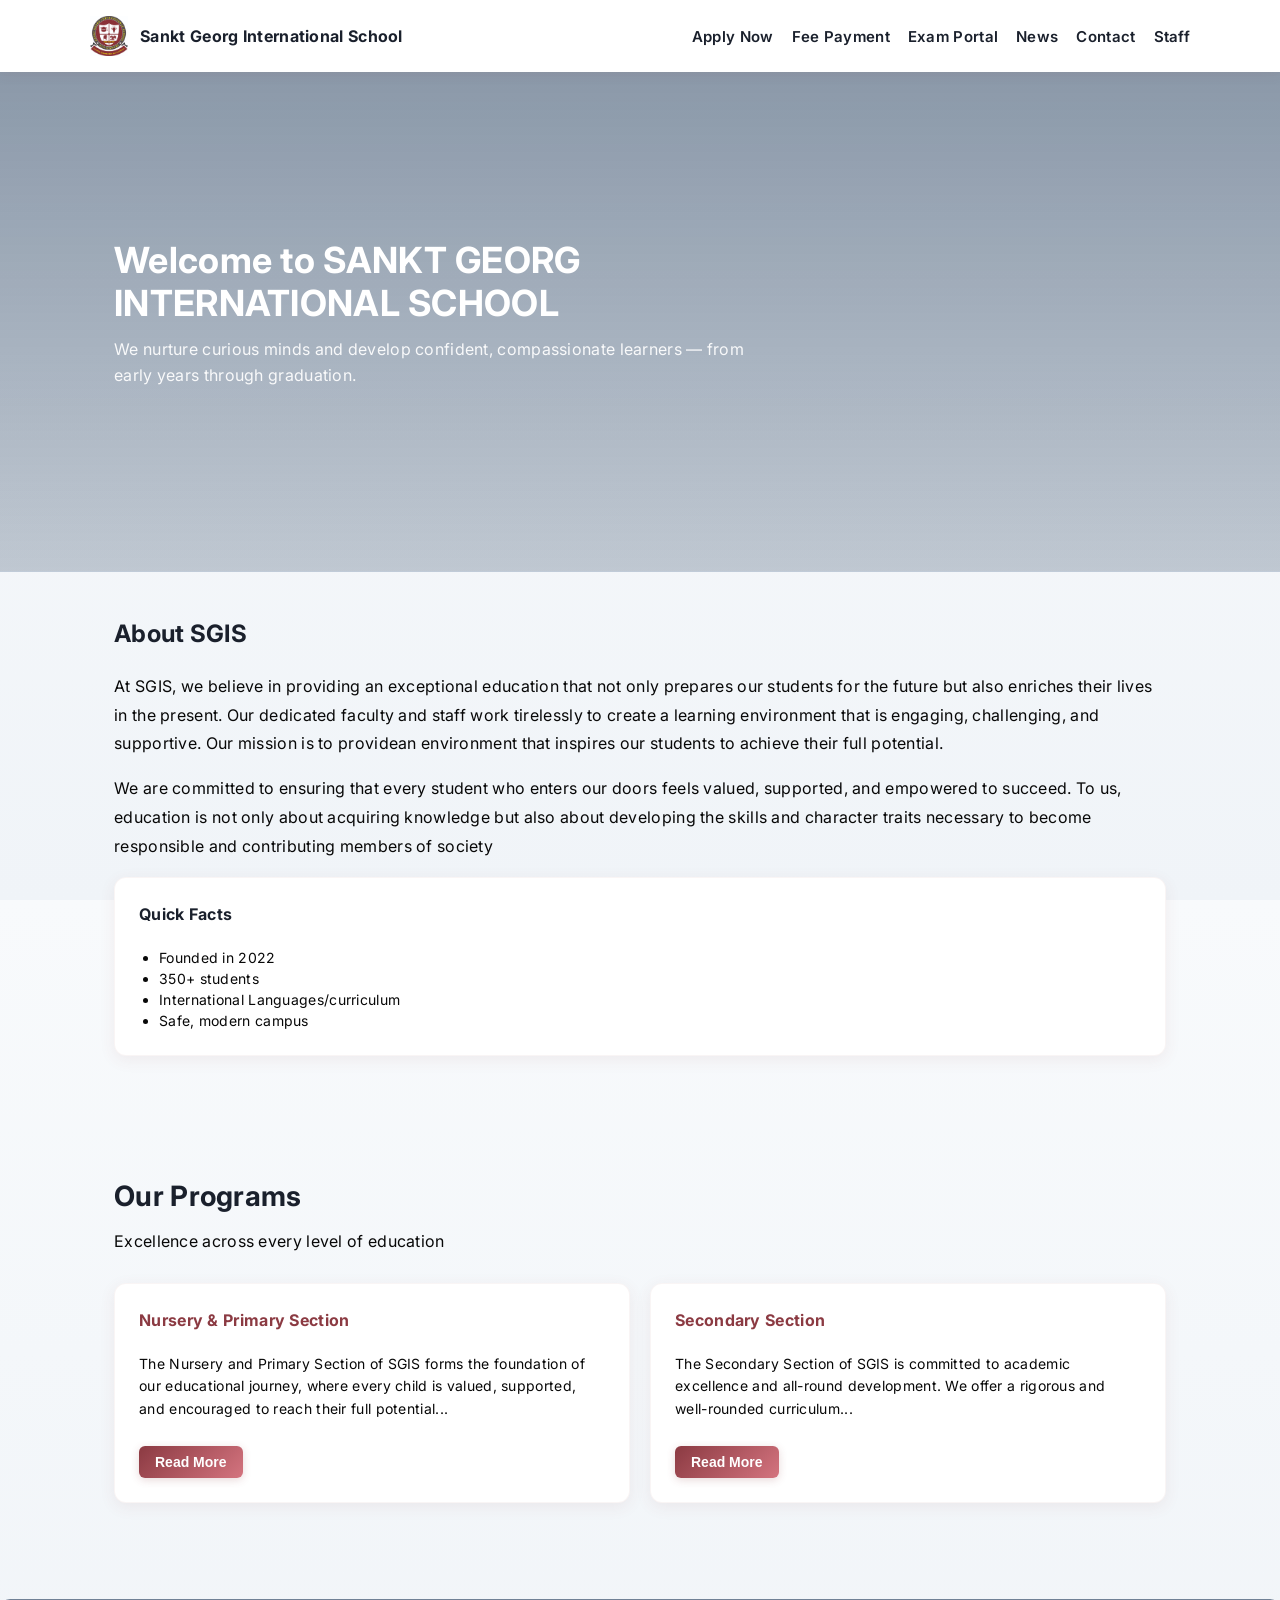
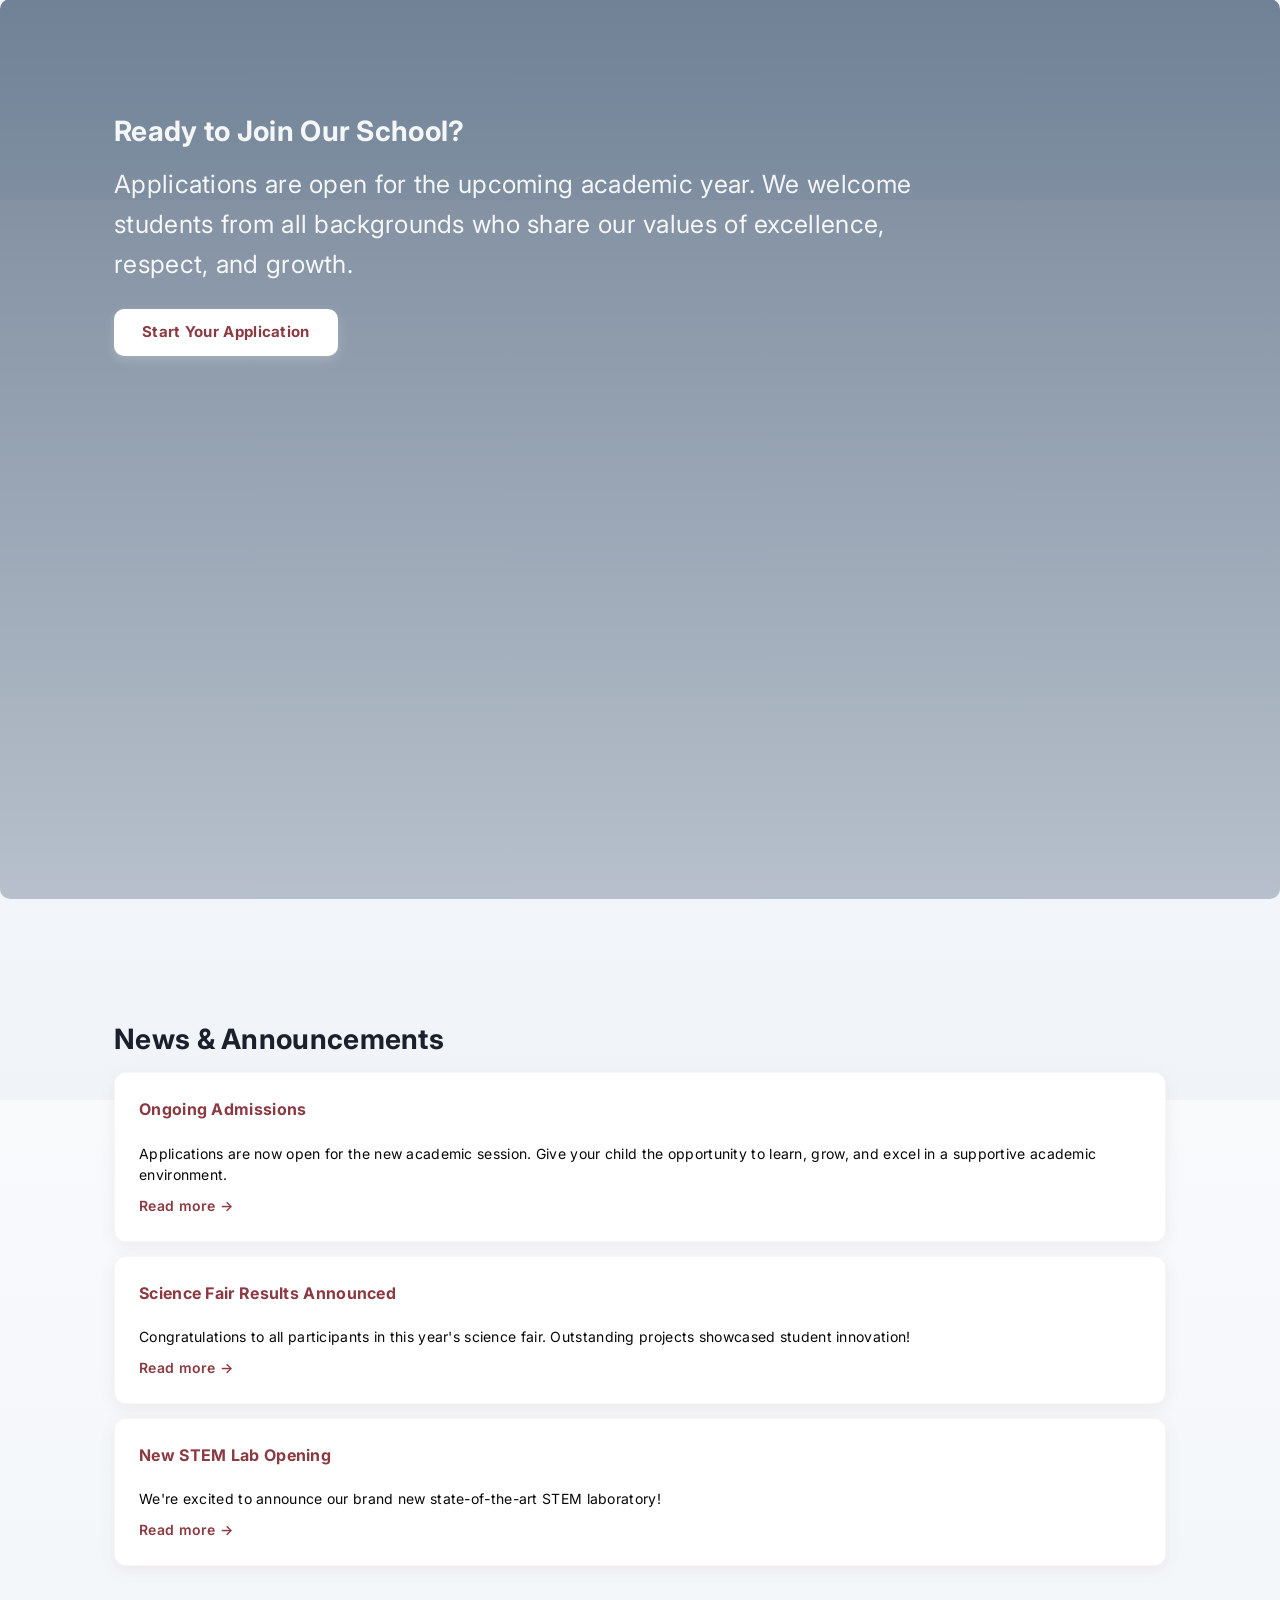
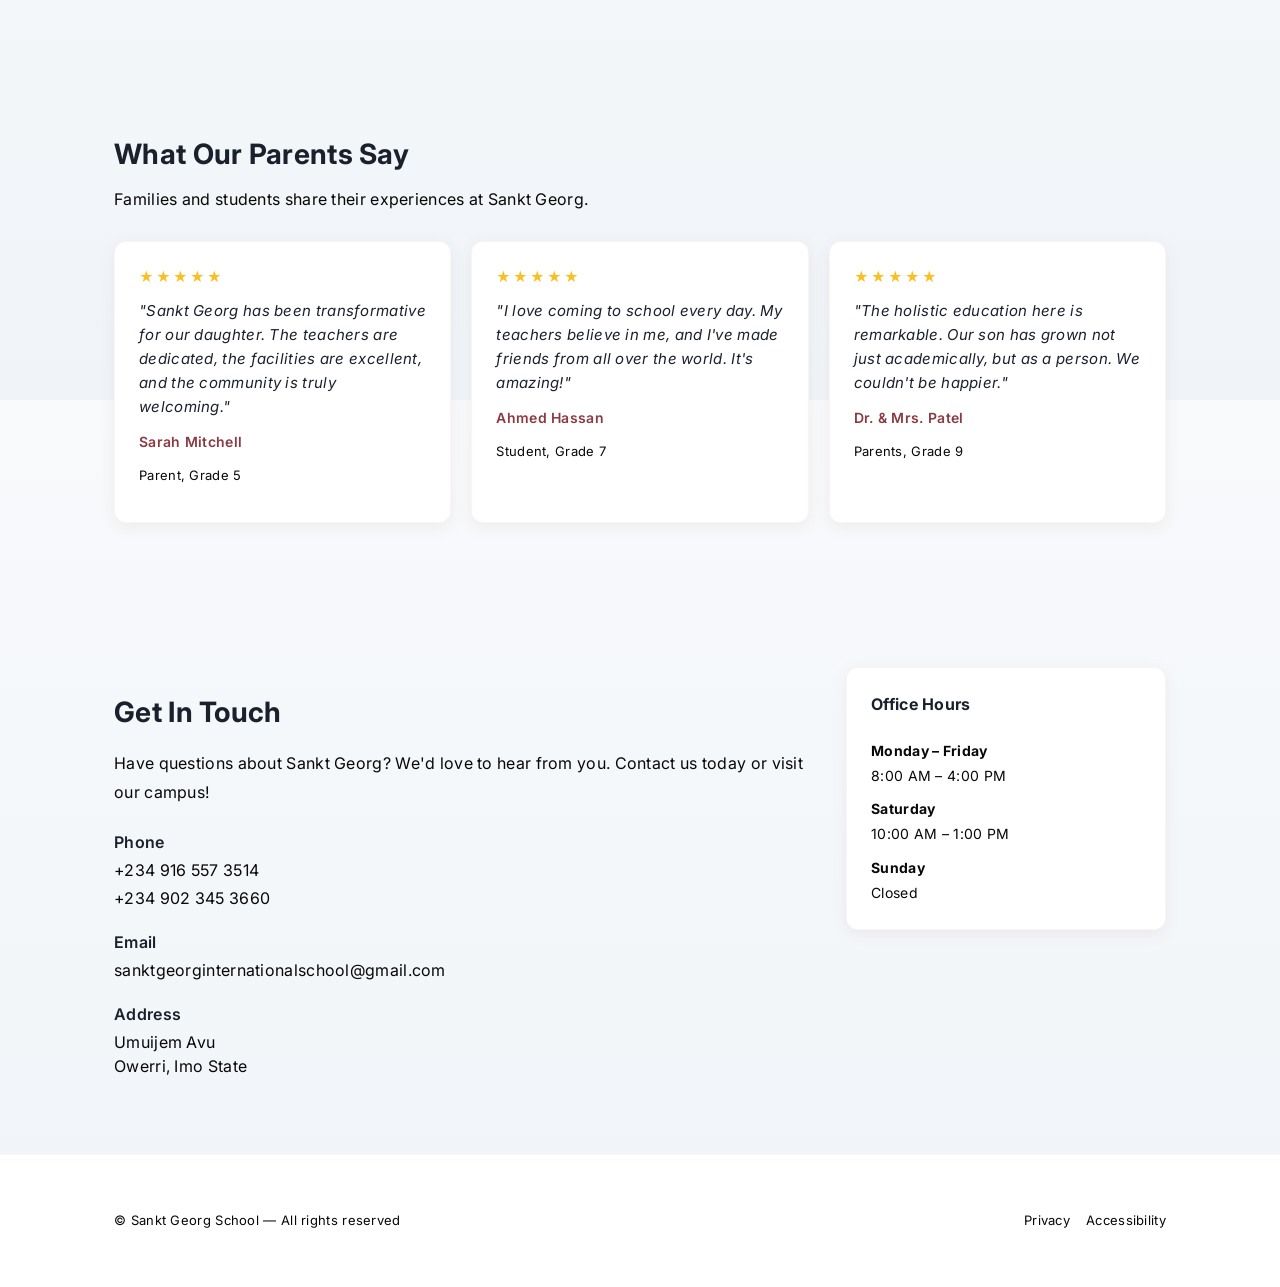
==== commit 3b944ba7: "Update index.html" ====
--- a/index.html
+++ b/index.html
@@ -19,14 +19,14 @@
             box-sizing:border-box
         } 
         html,body{
-            height:100%
+            height:100%;
         }
         body{
             margin:0;
             font-family:Inter,system-ui,Segoe UI,Roboto,"Helvetica Neue",Arial;
             line-height:1.5;color:#1a202c;
             background:linear-gradient(180deg,var(--bg),#f0f4f8);
-            letter-spacing:0.3px
+            letter-spacing:0.3px;
         }
         .container{
             max-width:1100px;
@@ -40,26 +40,26 @@
             box-shadow:0 2px 12px rgba(139,58,66,0.08);
             position:sticky;
             top:0;
-            z-index:999
+            z-index:999;
         }
         .topbar{
             display:flex;
             align-items:center;
             justify-content:space-between;
             padding:16px 0;
-            flex-wrap:wrap
+            flex-wrap:wrap;
         }
         .brand{
             display:flex;
             gap:12px;
             align-items:center;
-            flex-wrap:wrap
+            flex-wrap:wrap;
         }
         .logo{
             height:40px;
             width:auto;
             object-fit:contain;
-            flex-shrink:0
+            flex-shrink:0;
         }
         nav ul{display:flex;
             gap:18px;
@@ -118,7 +118,7 @@
         }
         .hero{background:
             linear-gradient(rgba(6,34,68,0.45), rgba(6,34,68,0.22)),
-            url("img/air-view.jpeg") center/cover no-repeat;
+            url('img/air-view.jpeg') center/cover no-repeat;
             padding:64px 0;
             border-bottom:1px solid rgba(230,238,248,0.6);
             color:#fff;
@@ -373,7 +373,7 @@
             <nav aria-label="Main">
                 <ul id="navMenu">                    
                     <li><a href="admission.html">Apply Now</a></li>
-                    <li><a href="payment.html?mode=student_fee">Existing Student Fee Payment</a></li>
+                    <li><a href="payment.html?mode=student_fee">Fee Payment</a></li>
                     <li><a href="login.html">Exam Portal</a></li>
                     <li><a href="#news">News</a></li>
                     <li><a href="#contact">Contact</a></li>
